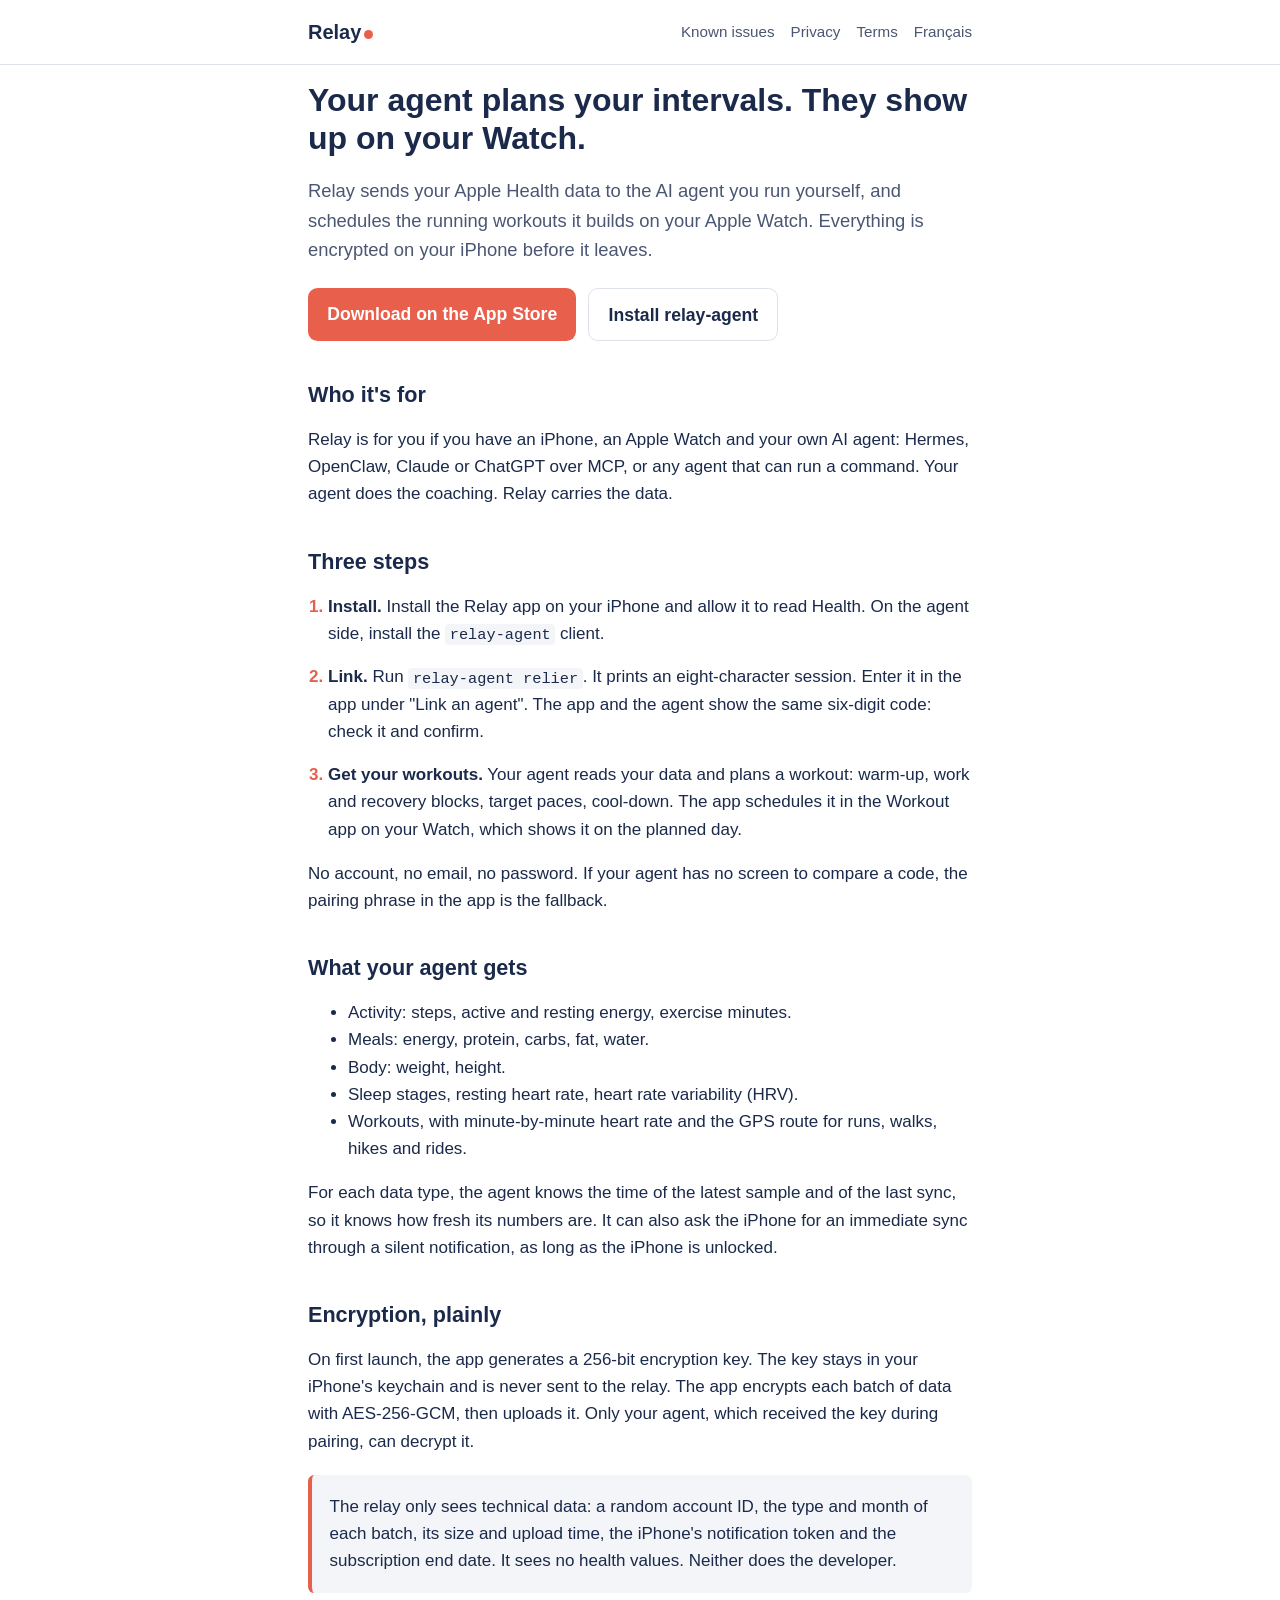
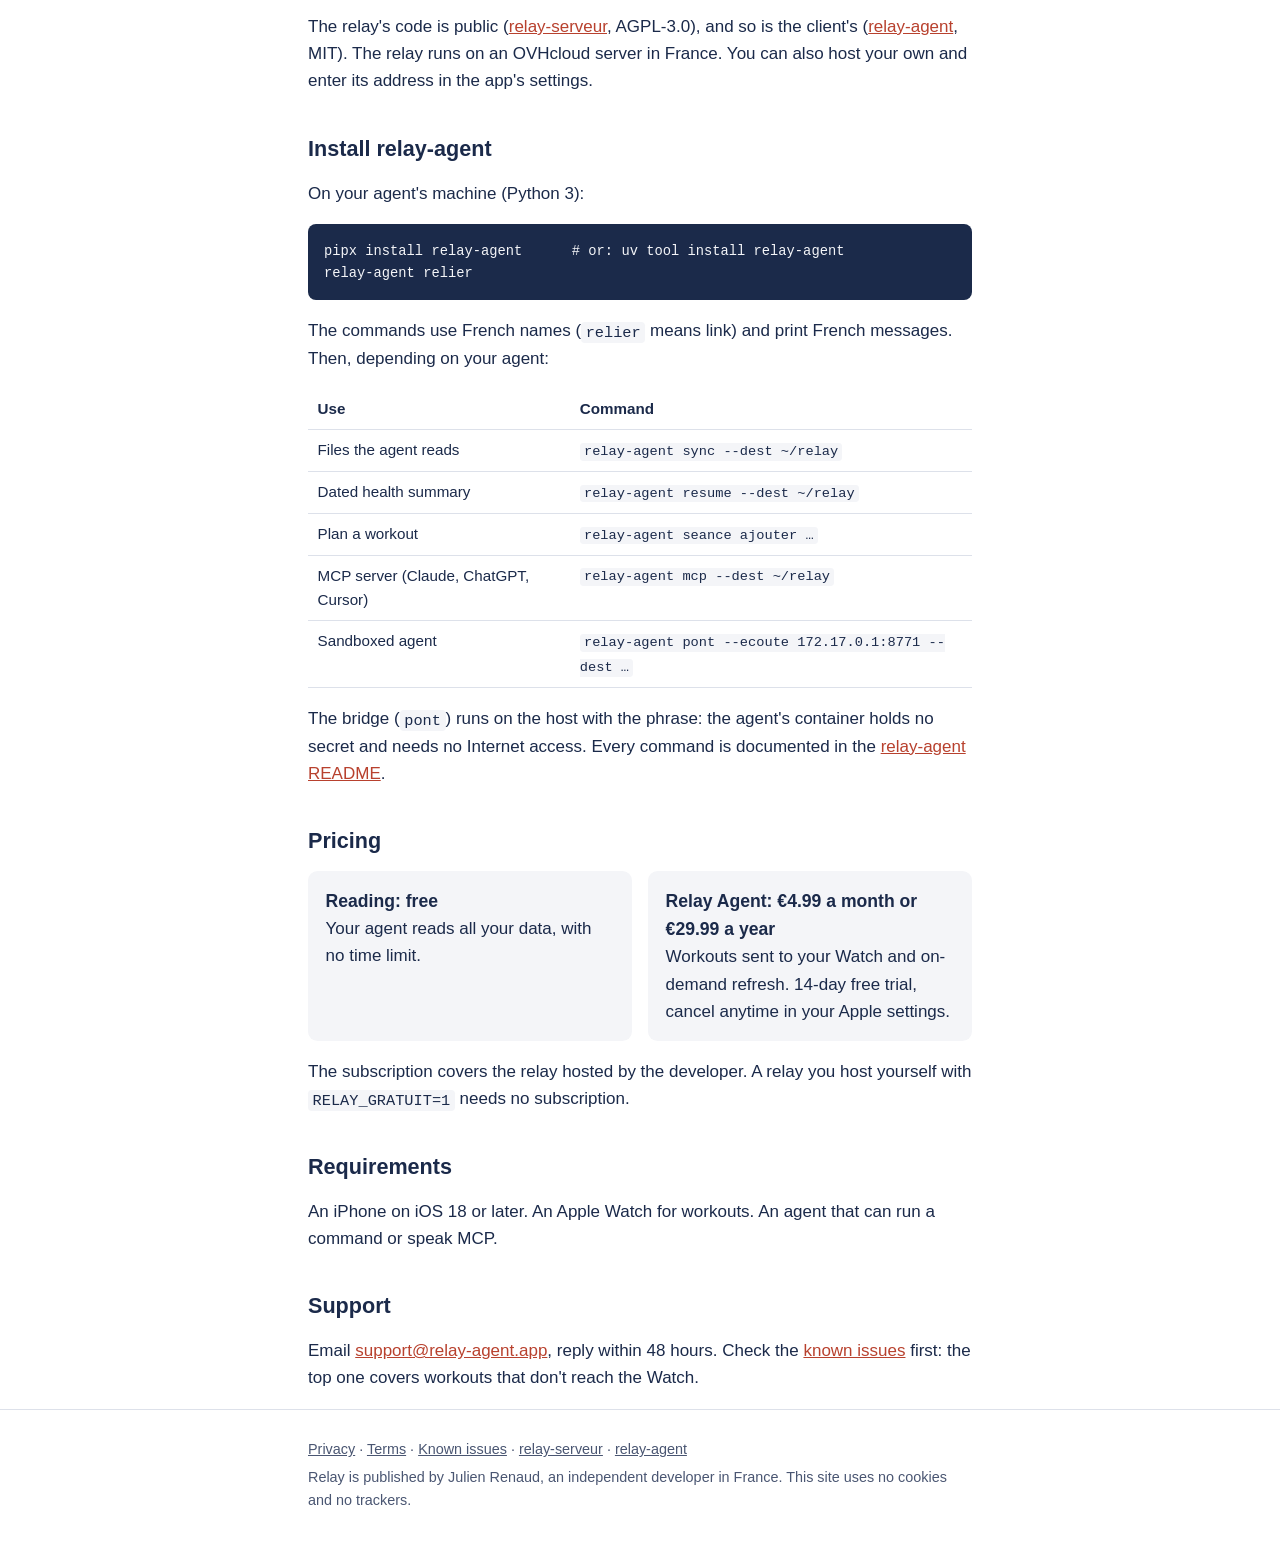
==== site/en/index.html @ a7344947 "Site (fr, en), politique de confidentialité, conditions, problèmes connus, registre des traitements " ====
<!doctype html>
<html lang="en">
<head>
<meta charset="utf-8">
<meta name="viewport" content="width=device-width, initial-scale=1">
<title>Relay for Agents: your health and workouts, for your AI agent</title>
<meta name="description" content="Relay gives your Apple Health data to your own AI agent, end-to-end encrypted, and puts the running workouts it plans on your Apple Watch.">
<link rel="stylesheet" href="../style.css">
<link rel="alternate" hreflang="fr" href="https://relay-agent.app/">
</head>
<body>
<header class="haut">
  <div class="page">
    <a class="marque" href="./">Relay</a>
    <nav>
      <a href="known-issues.html">Known issues</a>
      <a href="privacy.html">Privacy</a>
      <a href="terms.html">Terms</a>
      <a href="../" hreflang="fr" lang="fr">Français</a>
    </nav>
  </div>
</header>

<main class="page">
  <h1>Your agent plans your intervals. They show up on your Watch.</h1>
  <p class="accroche">Relay sends your Apple Health data to the AI agent you run yourself, and schedules the running workouts it builds on your Apple Watch. Everything is encrypted on your iPhone before it leaves.</p>

  <div class="actions">
    <!-- lien App Store à la publication -->
    <a class="bouton" href="#">Download on the App Store</a>
    <a class="bouton secondaire" href="#install">Install relay-agent</a>
  </div>

  <h2>Who it's for</h2>
  <p>Relay is for you if you have an iPhone, an Apple Watch and your own AI agent: Hermes, OpenClaw, Claude or ChatGPT over MCP, or any agent that can run a command. Your agent does the coaching. Relay carries the data.</p>

  <h2>Three steps</h2>
  <ol class="etapes">
    <li><strong>Install.</strong> Install the Relay app on your iPhone and allow it to read Health. On the agent side, install the <code>relay-agent</code> client.</li>
    <li><strong>Link.</strong> Run <code>relay-agent relier</code>. It prints an eight-character session. Enter it in the app under "Link an agent". The app and the agent show the same six-digit code: check it and confirm.</li>
    <li><strong>Get your workouts.</strong> Your agent reads your data and plans a workout: warm-up, work and recovery blocks, target paces, cool-down. The app schedules it in the Workout app on your Watch, which shows it on the planned day.</li>
  </ol>
  <p>No account, no email, no password. If your agent has no screen to compare a code, the pairing phrase in the app is the fallback.</p>

  <h2>What your agent gets</h2>
  <ul>
    <li>Activity: steps, active and resting energy, exercise minutes.</li>
    <li>Meals: energy, protein, carbs, fat, water.</li>
    <li>Body: weight, height.</li>
    <li>Sleep stages, resting heart rate, heart rate variability (HRV).</li>
    <li>Workouts, with minute-by-minute heart rate and the GPS route for runs, walks, hikes and rides.</li>
  </ul>
  <p>For each data type, the agent knows the time of the latest sample and of the last sync, so it knows how fresh its numbers are. It can also ask the iPhone for an immediate sync through a silent notification, as long as the iPhone is unlocked.</p>

  <h2>Encryption, plainly</h2>
  <p>On first launch, the app generates a 256-bit encryption key. The key stays in your iPhone's keychain and is never sent to the relay. The app encrypts each batch of data with AES-256-GCM, then uploads it. Only your agent, which received the key during pairing, can decrypt it.</p>
  <div class="encadre">
    <p>The relay only sees technical data: a random account ID, the type and month of each batch, its size and upload time, the iPhone's notification token and the subscription end date. It sees no health values. Neither does the developer.</p>
  </div>
  <p>The relay's code is public (<a href="https://github.com/jStrider/relay-serveur">relay-serveur</a>, AGPL-3.0), and so is the client's (<a href="https://github.com/jStrider/relay-agent">relay-agent</a>, MIT). The relay runs on an OVHcloud server in France. You can also host your own and enter its address in the app's settings.</p>

  <h2 id="install">Install relay-agent</h2>
  <p>On your agent's machine (Python 3):</p>
<pre><code>pipx install relay-agent      # or: uv tool install relay-agent
relay-agent relier</code></pre>
  <p>The commands use French names (<code>relier</code> means link) and print French messages. Then, depending on your agent:</p>
  <div class="tableau">
  <table>
    <tr><th>Use</th><th>Command</th></tr>
    <tr><td>Files the agent reads</td><td><code>relay-agent sync --dest ~/relay</code></td></tr>
    <tr><td>Dated health summary</td><td><code>relay-agent resume --dest ~/relay</code></td></tr>
    <tr><td>Plan a workout</td><td><code>relay-agent seance ajouter …</code></td></tr>
    <tr><td>MCP server (Claude, ChatGPT, Cursor)</td><td><code>relay-agent mcp --dest ~/relay</code></td></tr>
    <tr><td>Sandboxed agent</td><td><code>relay-agent pont --ecoute 172.17.0.1:8771 --dest …</code></td></tr>
  </table>
  </div>
  <p>The bridge (<code>pont</code>) runs on the host with the phrase: the agent's container holds no secret and needs no Internet access. Every command is documented in the <a href="https://github.com/jStrider/relay-agent">relay-agent README</a>.</p>

  <h2>Pricing</h2>
  <div class="prix">
    <div>
      <strong>Reading: free</strong>
      Your agent reads all your data, with no time limit.
    </div>
    <div>
      <strong>Relay Agent: €4.99 a month or €29.99 a year</strong>
      Workouts sent to your Watch and on-demand refresh. 14-day free trial, cancel anytime in your Apple settings.
    </div>
  </div>
  <p>The subscription covers the relay hosted by the developer. A relay you host yourself with <code>RELAY_GRATUIT=1</code> needs no subscription.</p>

  <h2>Requirements</h2>
  <p>An iPhone on iOS 18 or later. An Apple Watch for workouts. An agent that can run a command or speak MCP.</p>

  <h2>Support</h2>
  <p>Email <a href="mailto:support@relay-agent.app">support@relay-agent.app</a>, reply within 48 hours. Check the <a href="known-issues.html">known issues</a> first: the top one covers workouts that don't reach the Watch.</p>
</main>

<footer class="bas">
  <div class="page">
    <p><a href="privacy.html">Privacy</a> · <a href="terms.html">Terms</a> · <a href="known-issues.html">Known issues</a> · <a href="https://github.com/jStrider/relay-serveur">relay-serveur</a> · <a href="https://github.com/jStrider/relay-agent">relay-agent</a></p>
    <p>Relay is published by Julien Renaud, an independent developer in France. This site uses no cookies and no trackers.</p>
  </div>
</footer>
</body>
</html>
---- site/style.css ----
:root {
  --marine: #1B2A4A;
  --corail: #E8604C;
  --fond: #ffffff;
  --fond-doux: #f4f5f8;
  --texte: #1B2A4A;
  --texte-doux: #4a5672;
  --trait: #dde1ea;
  --lien: #b8412e;
  --code-fond: #1B2A4A;
  --code-texte: #f4f5f8;
  color-scheme: light dark;
}

@media (prefers-color-scheme: dark) {
  :root {
    --fond: #0f1830;
    --fond-doux: #18233f;
    --texte: #e8ebf2;
    --texte-doux: #aab3c8;
    --trait: #2a3758;
    --lien: #f08a78;
    --code-fond: #070d1c;
    --code-texte: #e8ebf2;
  }
}

* { box-sizing: border-box; }

html { -webkit-text-size-adjust: 100%; }

body {
  margin: 0;
  background: var(--fond);
  color: var(--texte);
  font: 17px/1.6 -apple-system, BlinkMacSystemFont, "Segoe UI", Roboto, "Helvetica Neue", Arial, sans-serif;
}

.page {
  max-width: 44rem;
  margin: 0 auto;
  padding: 0 1.25rem;
}

header.haut {
  border-bottom: 1px solid var(--trait);
}

header.haut .page {
  display: flex;
  flex-wrap: wrap;
  align-items: center;
  justify-content: space-between;
  gap: .5rem 1.25rem;
  padding-block: 1rem;
}

.marque {
  font-weight: 700;
  font-size: 1.25rem;
  color: var(--texte);
  text-decoration: none;
}

.marque::after {
  content: "";
  display: inline-block;
  width: .45em;
  height: .45em;
  margin-left: .12em;
  border-radius: 50%;
  background: var(--corail);
}

nav { display: flex; flex-wrap: wrap; gap: .25rem 1rem; font-size: .95rem; }
nav a { color: var(--texte-doux); text-decoration: none; }
nav a:hover, nav a[aria-current] { color: var(--texte); }

main { padding-block: 2rem 3rem; }

h1 { font-size: 2rem; line-height: 1.2; margin: 1rem 0 .75rem; }
h2 { font-size: 1.35rem; line-height: 1.3; margin: 2.5rem 0 .75rem; }
h3 { font-size: 1.1rem; margin: 1.5rem 0 .5rem; }

.accroche { font-size: 1.15rem; color: var(--texte-doux); }

a { color: var(--lien); }

.actions { display: flex; flex-wrap: wrap; gap: .75rem; margin: 1.5rem 0; }

.bouton {
  display: inline-block;
  padding: .7rem 1.2rem;
  border-radius: .6rem;
  font-weight: 700;
  font-size: 1.1rem;
  text-decoration: none;
  background: var(--corail);
  color: #ffffff;
}

.bouton.secondaire {
  background: transparent;
  color: var(--texte);
  border: 1px solid var(--trait);
}

ol.etapes { padding-left: 1.25rem; }
ol.etapes li { margin-bottom: 1rem; }
ol.etapes li::marker { color: var(--corail); font-weight: 700; }

.encadre {
  background: var(--fond-doux);
  border-left: 4px solid var(--corail);
  border-radius: .4rem;
  padding: .9rem 1.1rem;
  margin: 1.25rem 0;
}

.encadre p { margin: .25rem 0; }

pre, code { font-family: ui-monospace, SFMono-Regular, Menlo, Consolas, monospace; font-size: .9em; }

code { background: var(--fond-doux); padding: .1em .3em; border-radius: .25em; }

pre {
  background: var(--code-fond);
  color: var(--code-texte);
  padding: 1rem;
  border-radius: .5rem;
  overflow-x: auto;
  line-height: 1.45;
}

pre code { background: none; padding: 0; color: inherit; }

.tableau { overflow-x: auto; margin: 1rem 0; }

table { border-collapse: collapse; width: 100%; font-size: .95rem; }
th, td { text-align: left; vertical-align: top; padding: .5rem .6rem; border-bottom: 1px solid var(--trait); }
th { font-weight: 600; }

.prix { display: flex; flex-wrap: wrap; gap: 1rem; margin: 1rem 0; }
.prix > div {
  flex: 1 1 14rem;
  background: var(--fond-doux);
  border-radius: .6rem;
  padding: 1rem 1.1rem;
}
.prix strong { display: block; font-size: 1.1rem; }

.a-completer { background: #ffe9a8; color: #1B2A4A; padding: 0 .25em; font-weight: 600; }

.date { color: var(--texte-doux); font-size: .95rem; }

footer.bas { border-top: 1px solid var(--trait); color: var(--texte-doux); font-size: .9rem; }
footer.bas .page { padding-block: 1.5rem 2.5rem; }
footer.bas a { color: var(--texte-doux); }
footer.bas p { margin: .3rem 0; }

@media (max-width: 30rem) {
  body { font-size: 16px; }
  h1 { font-size: 1.6rem; }
}
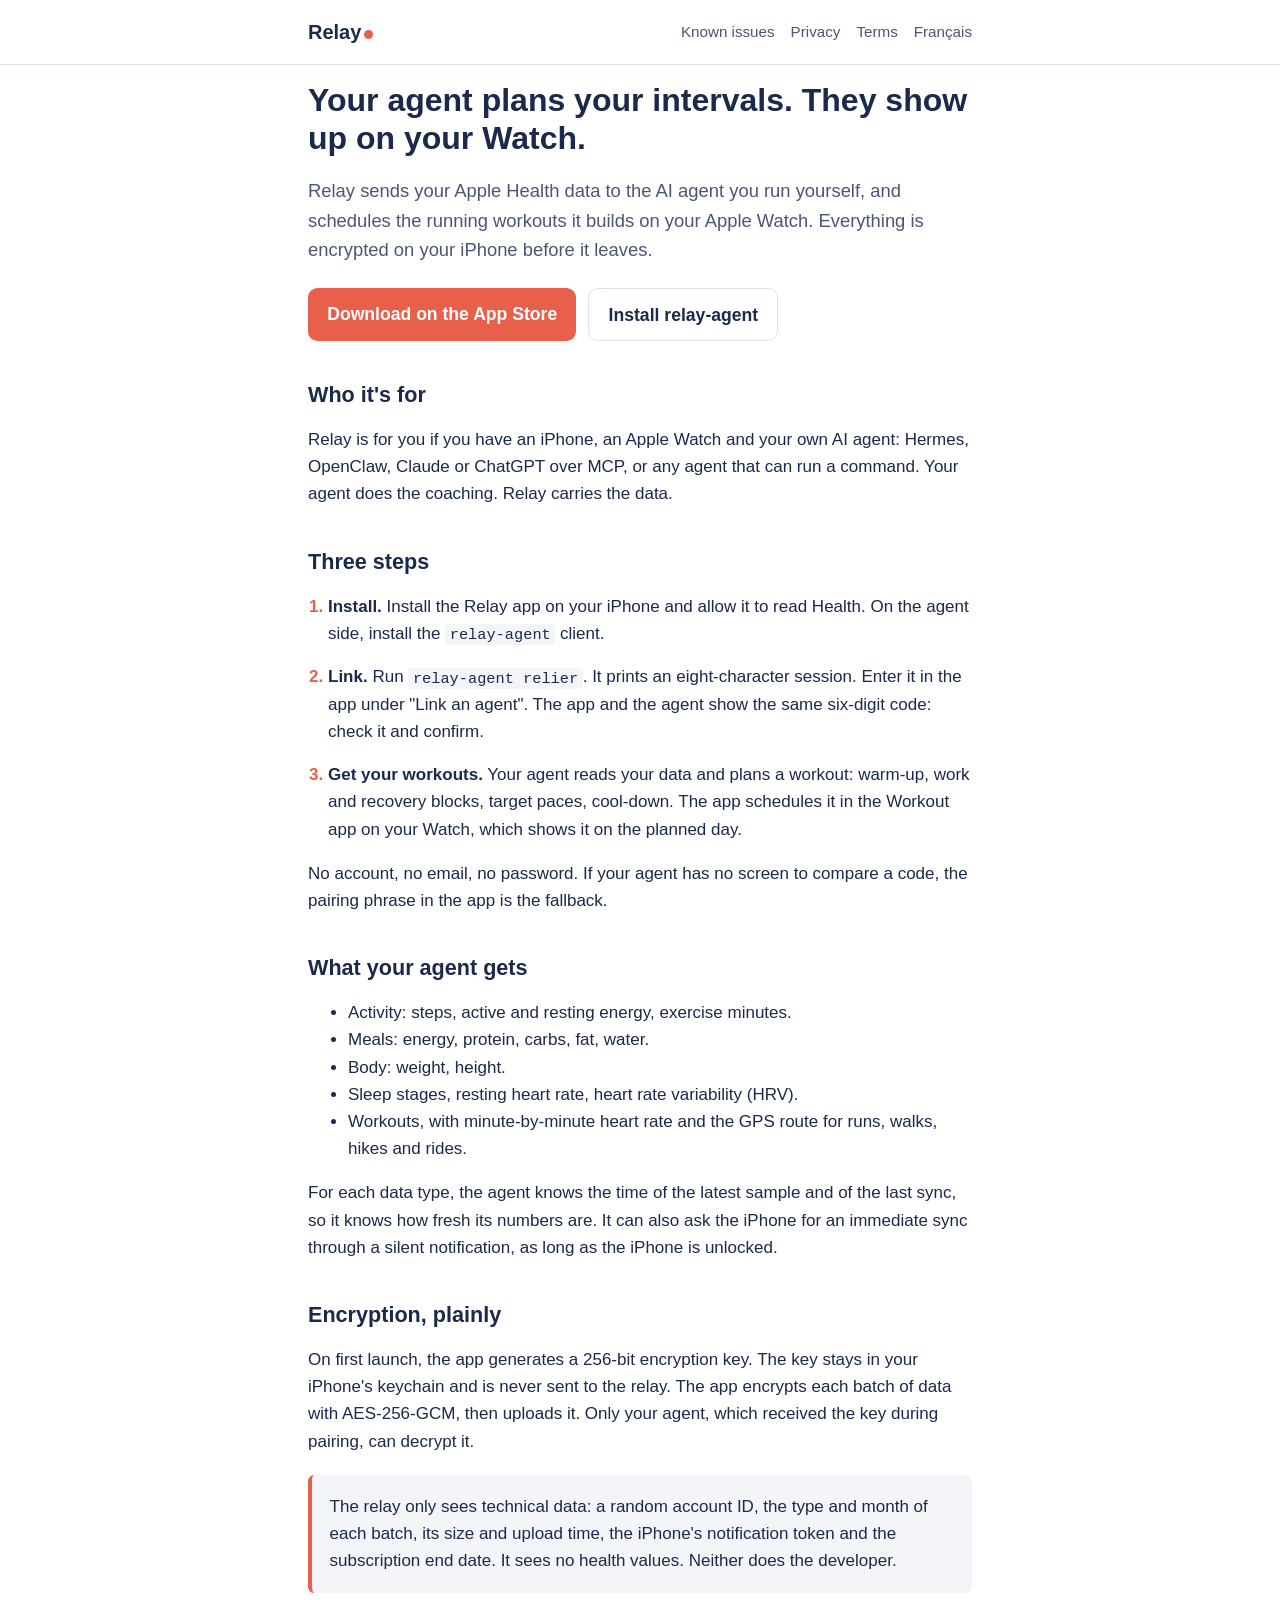
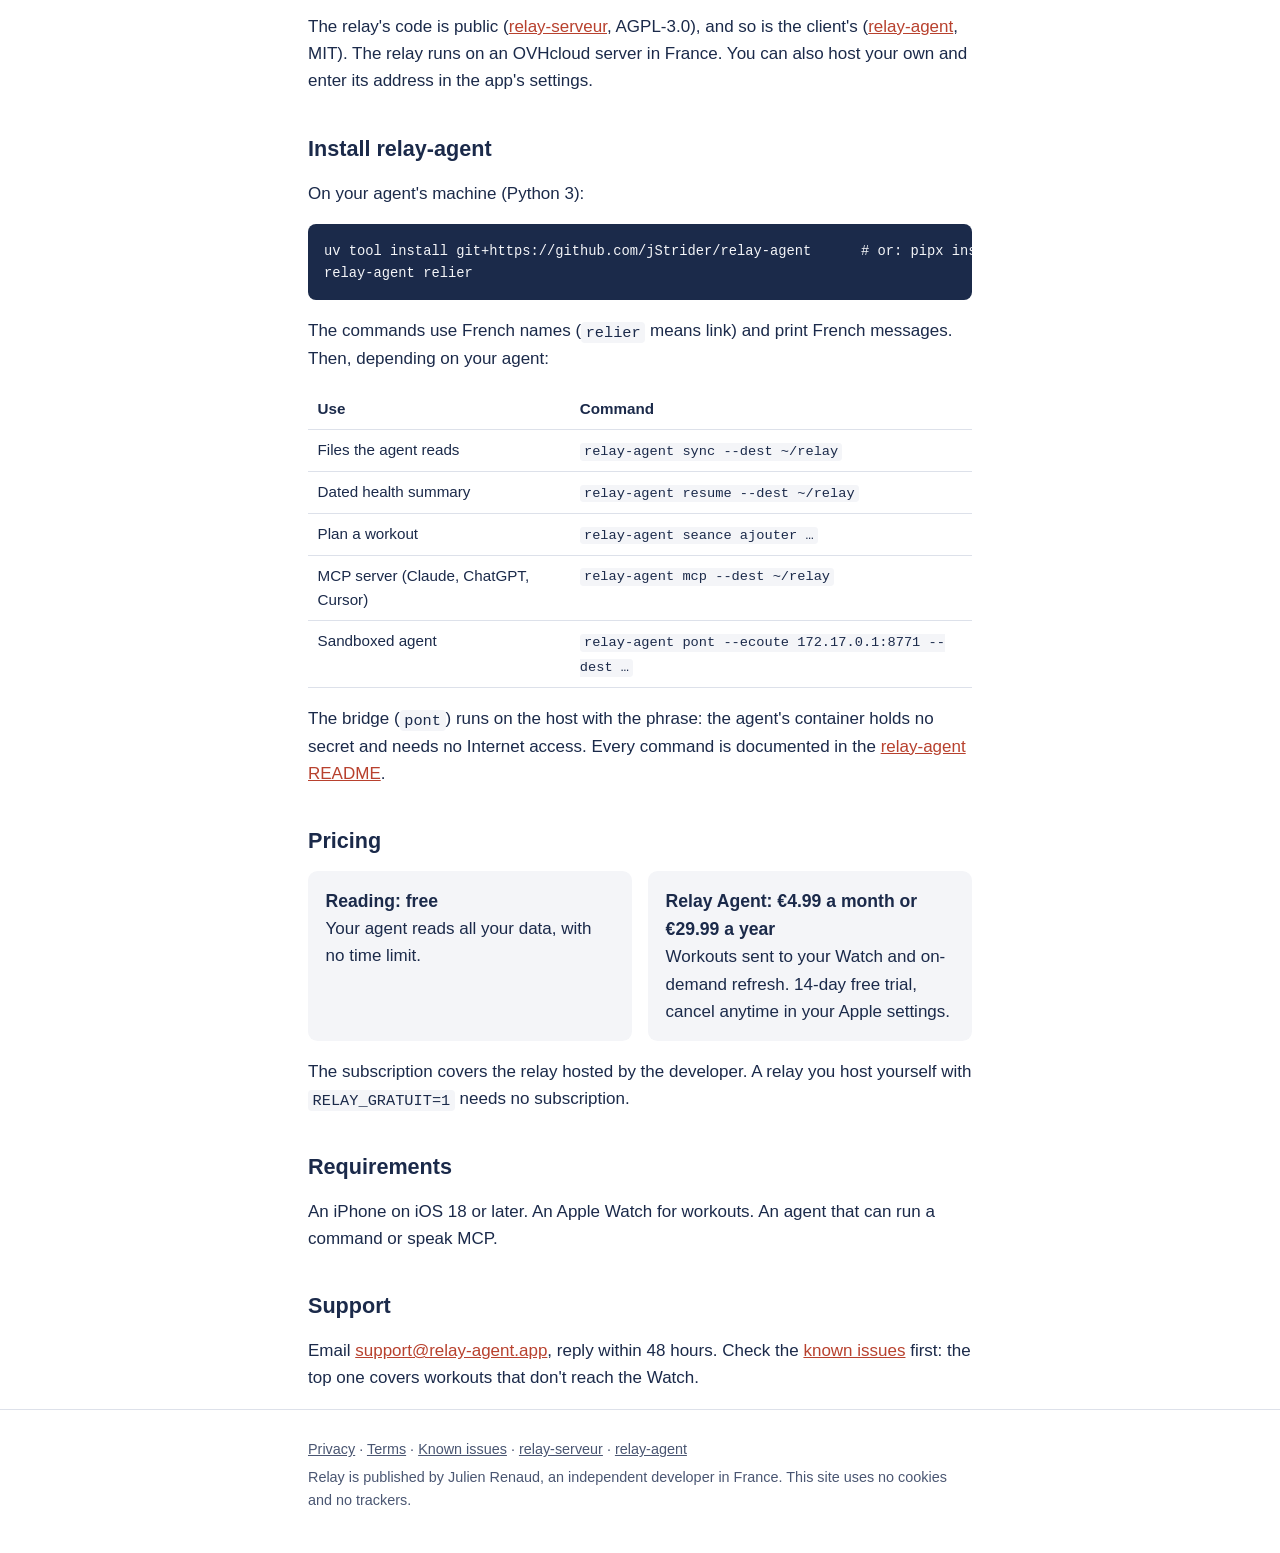
==== commit 11f136c7: "Site : installation de relay-agent depuis GitHub Co-Authored-By: Claude Opus 5.5 <noreply@anthropic." ====
--- a/site/en/index.html
+++ b/site/en/index.html
@@ -61,7 +61,7 @@
 
   <h2 id="install">Install relay-agent</h2>
   <p>On your agent's machine (Python 3):</p>
-<pre><code>pipx install relay-agent      # or: uv tool install relay-agent
+<pre><code>uv tool install git+https://github.com/jStrider/relay-agent      # or: pipx install git+https://github.com/jStrider/relay-agent
 relay-agent relier</code></pre>
   <p>The commands use French names (<code>relier</code> means link) and print French messages. Then, depending on your agent:</p>
   <div class="tableau">
